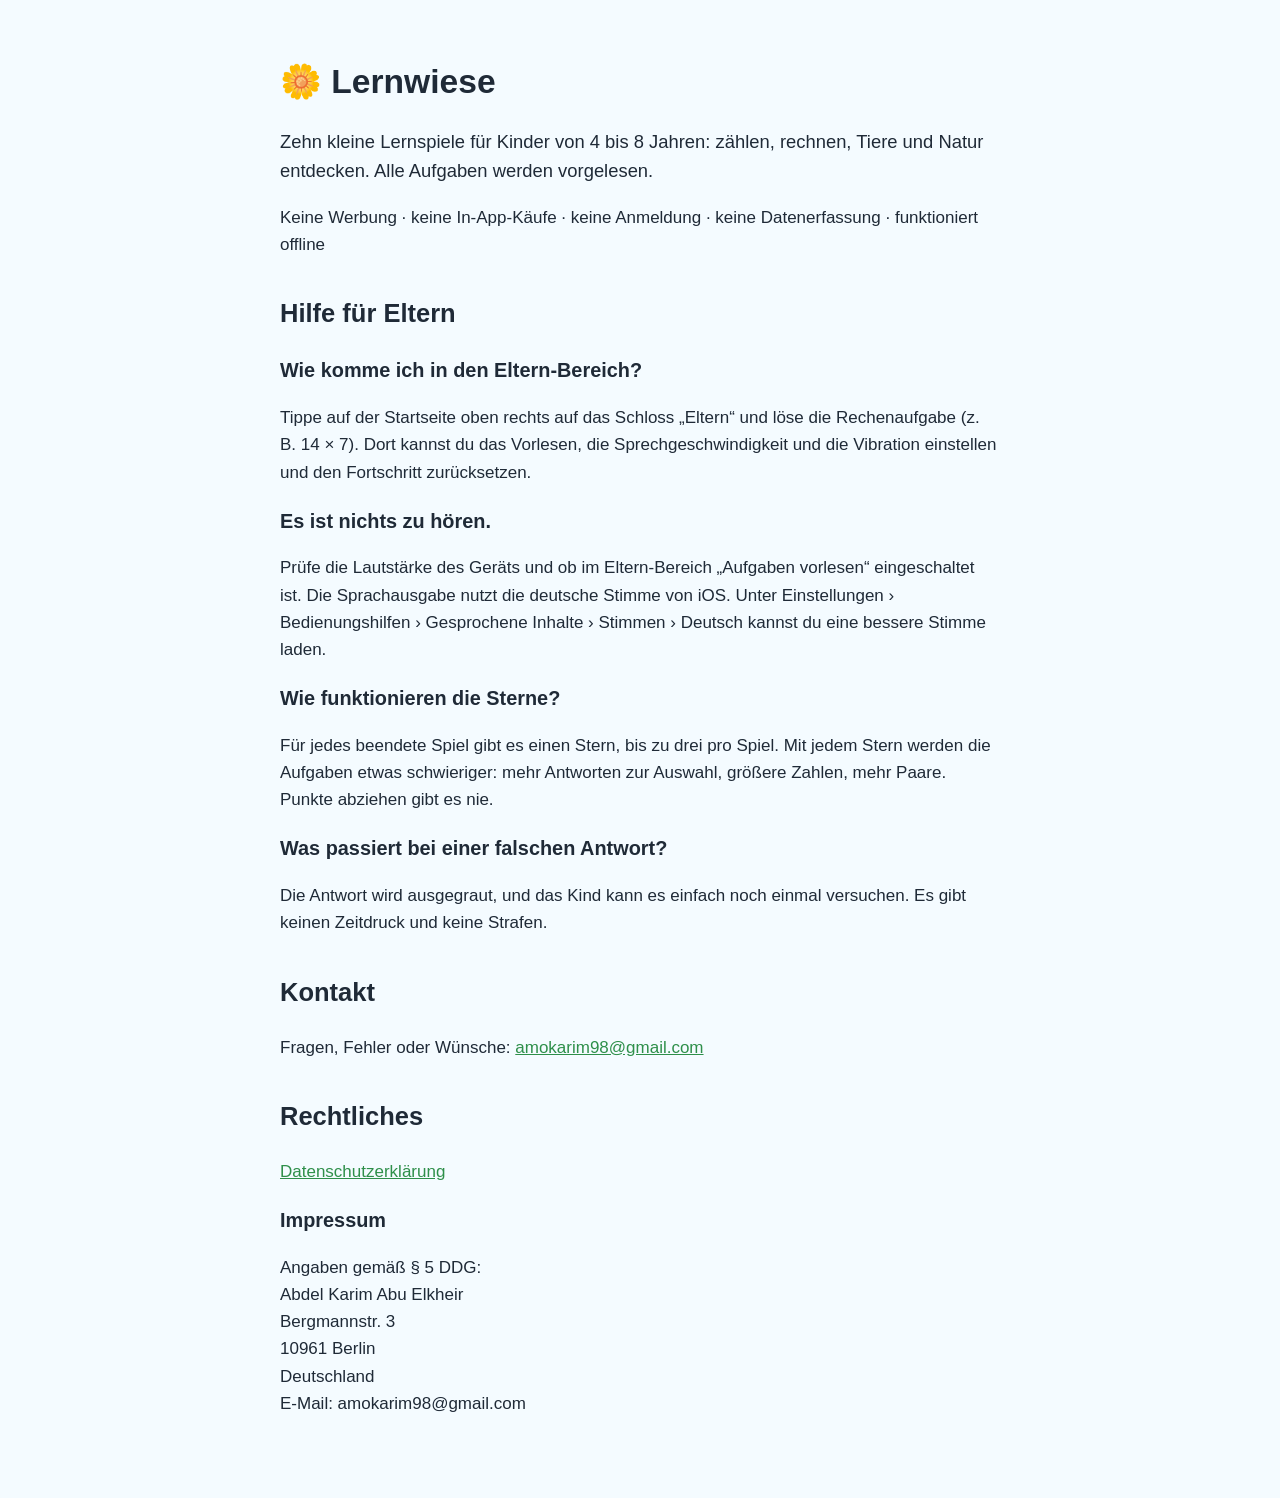
==== docs/index.html @ 42cf9550 "Lernwiese: zehn Lernspiele zu Zahlen, Tieren und Natur für Kinder von 4 bis 8 Vorlesen auf Deutsch, " ====
<!doctype html>
<html lang="de">
<head>
  <meta charset="utf-8">
  <meta name="viewport" content="width=device-width, initial-scale=1">
  <title>Lernwiese – Lernspiele für Kinder</title>
  <link rel="stylesheet" href="style.css">
</head>
<body>
<main>
  <h1>🌼 Lernwiese</h1>
  <p class="lead">Zehn kleine Lernspiele für Kinder von 4 bis 8 Jahren: zählen, rechnen, Tiere und Natur entdecken. Alle Aufgaben werden vorgelesen.</p>
  <p>Keine Werbung · keine In-App-Käufe · keine Anmeldung · keine Datenerfassung · funktioniert offline</p>

  <h2>Hilfe für Eltern</h2>
  <h3>Wie komme ich in den Eltern-Bereich?</h3>
  <p>Tippe auf der Startseite oben rechts auf das Schloss „Eltern“ und löse die Rechenaufgabe (z. B. 14 × 7). Dort kannst du das Vorlesen, die Sprechgeschwindigkeit und die Vibration einstellen und den Fortschritt zurücksetzen.</p>
  <h3>Es ist nichts zu hören.</h3>
  <p>Prüfe die Lautstärke des Geräts und ob im Eltern-Bereich „Aufgaben vorlesen“ eingeschaltet ist. Die Sprachausgabe nutzt die deutsche Stimme von iOS. Unter Einstellungen › Bedienungshilfen › Gesprochene Inhalte › Stimmen › Deutsch kannst du eine bessere Stimme laden.</p>
  <h3>Wie funktionieren die Sterne?</h3>
  <p>Für jedes beendete Spiel gibt es einen Stern, bis zu drei pro Spiel. Mit jedem Stern werden die Aufgaben etwas schwieriger: mehr Antworten zur Auswahl, größere Zahlen, mehr Paare. Punkte abziehen gibt es nie.</p>
  <h3>Was passiert bei einer falschen Antwort?</h3>
  <p>Die Antwort wird ausgegraut, und das Kind kann es einfach noch einmal versuchen. Es gibt keinen Zeitdruck und keine Strafen.</p>

  <h2>Kontakt</h2>
  <p>Fragen, Fehler oder Wünsche: <a href="mailto:amokarim98@gmail.com">amokarim98@gmail.com</a></p>

  <h2>Rechtliches</h2>
  <p><a href="datenschutz.html">Datenschutzerklärung</a></p>
  <h3>Impressum</h3>
  <p>Angaben gemäß § 5 DDG:<br>Abdel Karim Abu Elkheir<br>Bergmannstr. 3<br>10961 Berlin<br>Deutschland<br>E-Mail: amokarim98@gmail.com</p>
</main>
</body>
</html>
---- docs/style.css ----
:root {
  color-scheme: light dark;
  --text: #1f2a37;
  --muted: #5f6b7a;
  --accent: #2e8f4a;
  --background: #f4fbff;
  --card: #ffffff;
}

@media (prefers-color-scheme: dark) {
  :root {
    --text: #eef3f7;
    --muted: #a3afbd;
    --accent: #6fd38a;
    --background: #10161c;
    --card: #182129;
  }
}

body {
  margin: 0;
  background: var(--background);
  color: var(--text);
  font: 17px/1.6 -apple-system, BlinkMacSystemFont, "Segoe UI", Roboto, sans-serif;
}

main {
  max-width: 720px;
  margin: 0 auto;
  padding: 32px 16px 64px;
}

h1 { font-size: 2.1rem; margin-bottom: 0.25rem; }
h2 { margin-top: 2.2rem; }
h3 { margin-bottom: 0.25rem; }
a { color: var(--accent); }
.lead { font-size: 1.15rem; }
.muted { color: var(--muted); }
.card { background: var(--card); border-radius: 16px; padding: 4px 18px; }
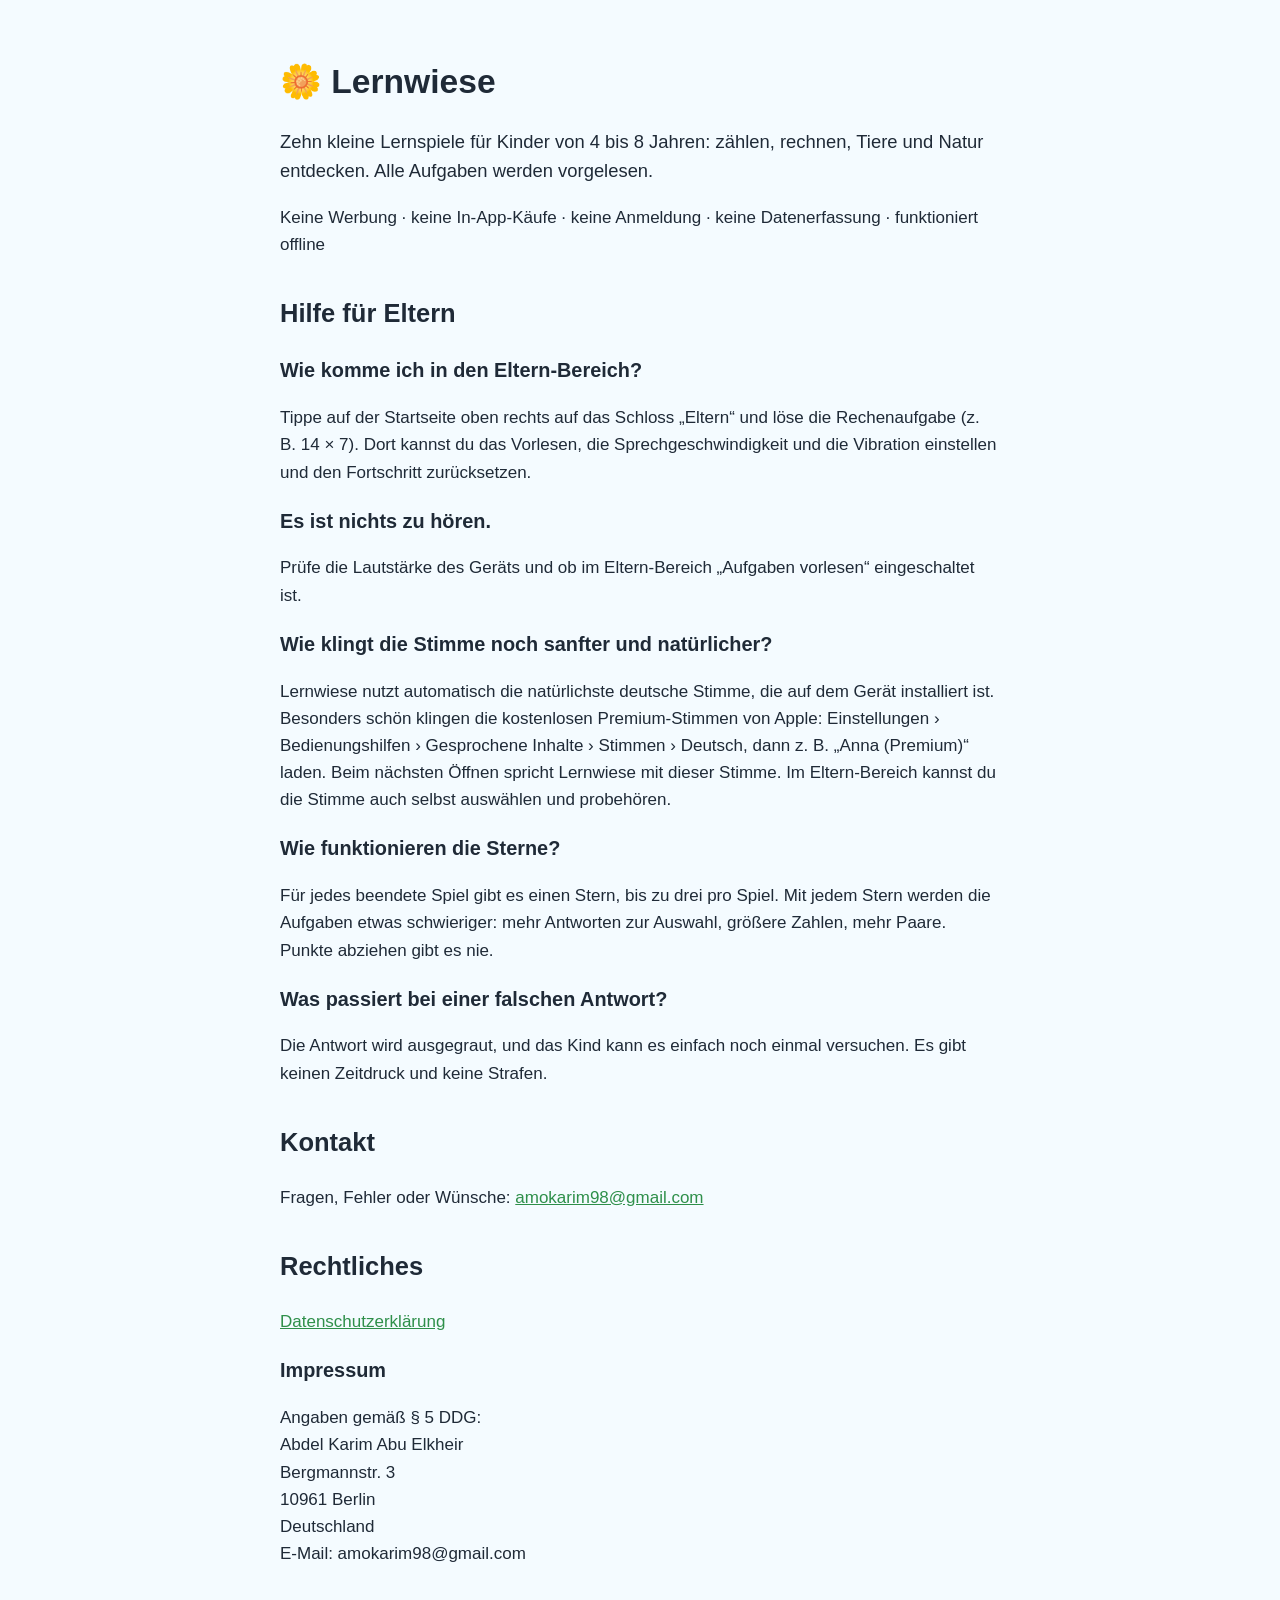
==== commit ac724a61: "Sanftere, natürlichere Stimme: beste installierte deutsche Stimme, natürliche Tonhöhe, ruhigeres Tem" ====
--- a/docs/index.html
+++ b/docs/index.html
@@ -16,7 +16,9 @@
   <h3>Wie komme ich in den Eltern-Bereich?</h3>
   <p>Tippe auf der Startseite oben rechts auf das Schloss „Eltern“ und löse die Rechenaufgabe (z. B. 14 × 7). Dort kannst du das Vorlesen, die Sprechgeschwindigkeit und die Vibration einstellen und den Fortschritt zurücksetzen.</p>
   <h3>Es ist nichts zu hören.</h3>
-  <p>Prüfe die Lautstärke des Geräts und ob im Eltern-Bereich „Aufgaben vorlesen“ eingeschaltet ist. Die Sprachausgabe nutzt die deutsche Stimme von iOS. Unter Einstellungen › Bedienungshilfen › Gesprochene Inhalte › Stimmen › Deutsch kannst du eine bessere Stimme laden.</p>
+  <p>Prüfe die Lautstärke des Geräts und ob im Eltern-Bereich „Aufgaben vorlesen“ eingeschaltet ist.</p>
+  <h3>Wie klingt die Stimme noch sanfter und natürlicher?</h3>
+  <p>Lernwiese nutzt automatisch die natürlichste deutsche Stimme, die auf dem Gerät installiert ist. Besonders schön klingen die kostenlosen Premium-Stimmen von Apple: Einstellungen › Bedienungshilfen › Gesprochene Inhalte › Stimmen › Deutsch, dann z. B. „Anna (Premium)“ laden. Beim nächsten Öffnen spricht Lernwiese mit dieser Stimme. Im Eltern-Bereich kannst du die Stimme auch selbst auswählen und probehören.</p>
   <h3>Wie funktionieren die Sterne?</h3>
   <p>Für jedes beendete Spiel gibt es einen Stern, bis zu drei pro Spiel. Mit jedem Stern werden die Aufgaben etwas schwieriger: mehr Antworten zur Auswahl, größere Zahlen, mehr Paare. Punkte abziehen gibt es nie.</p>
   <h3>Was passiert bei einer falschen Antwort?</h3>
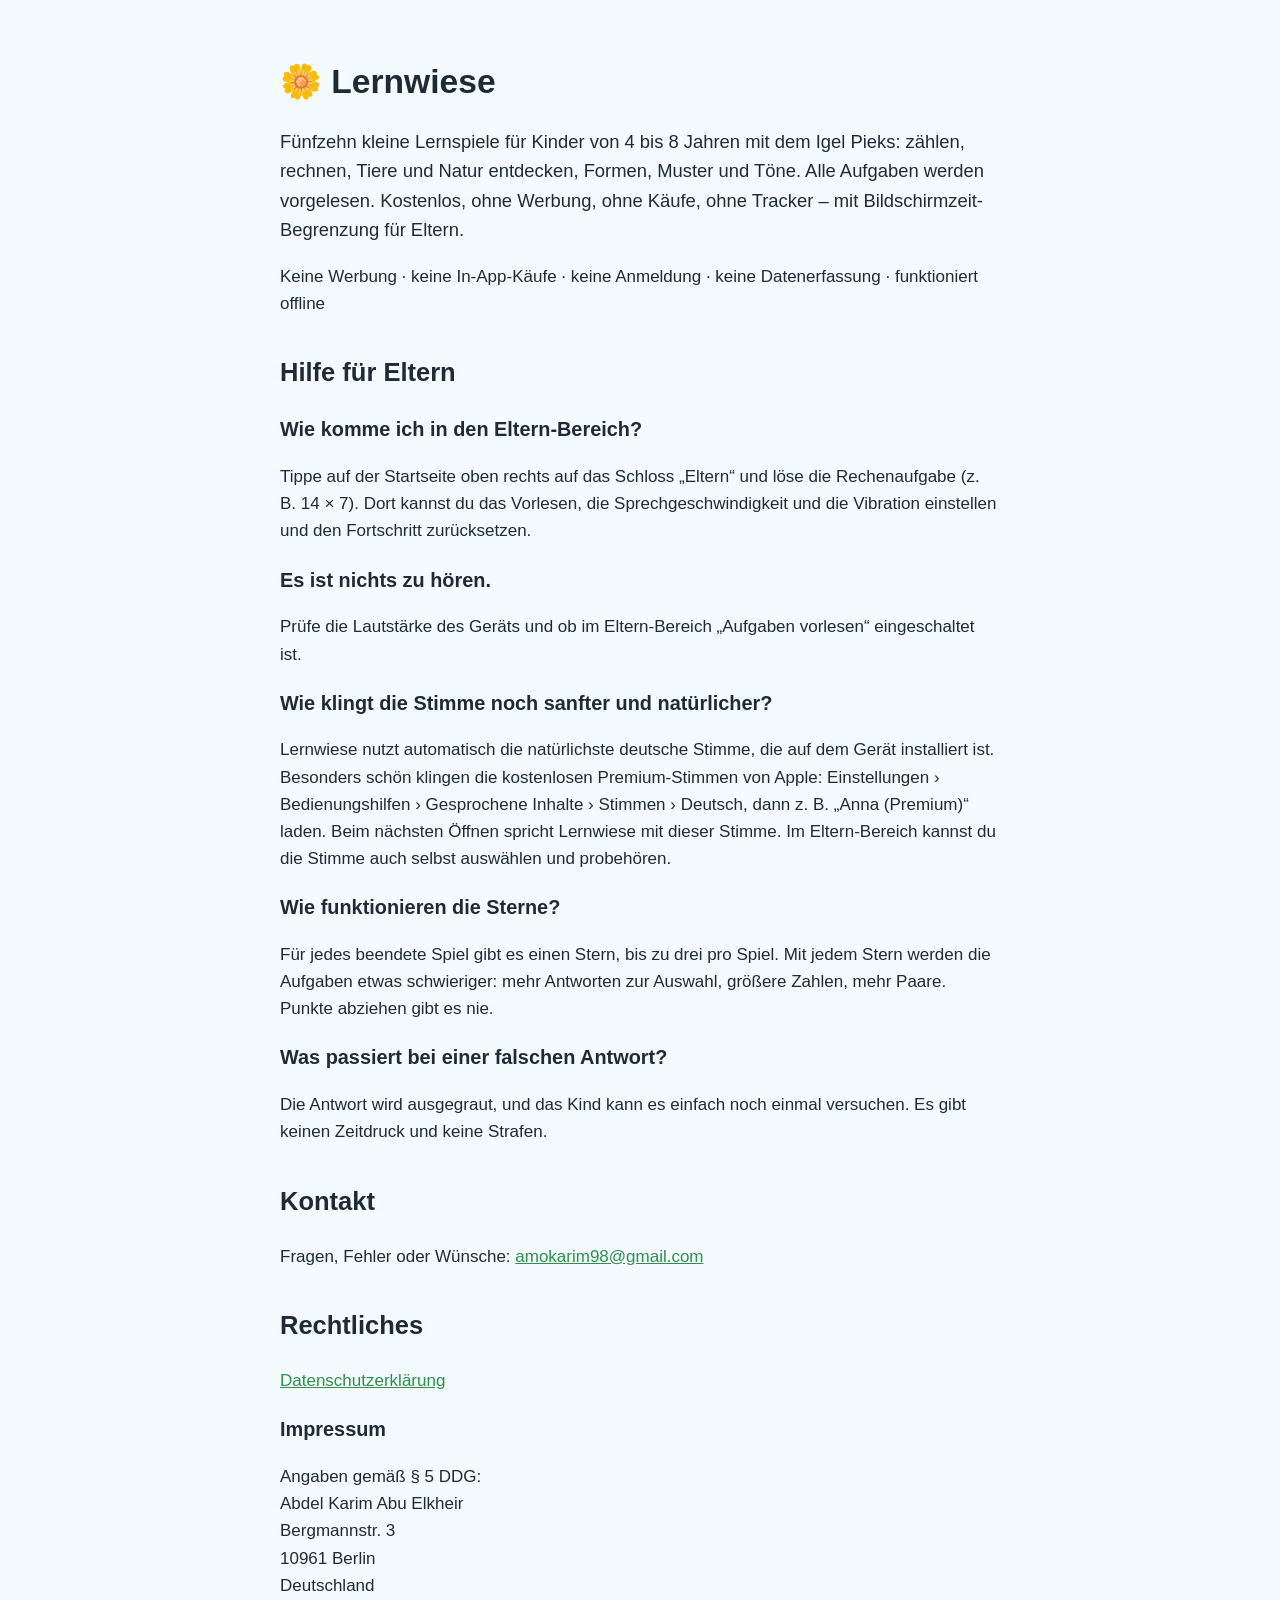
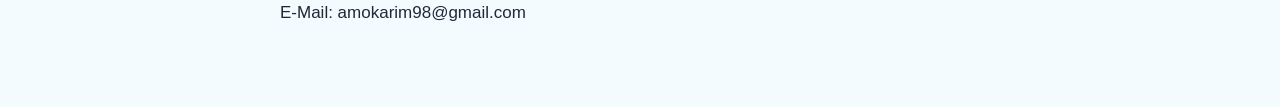
==== commit b8aede4a: "Lernwiese 2: Musik, Bildschirmzeit, Knobel-Welt und Igel Pieks - Eigene ruhige Musik, im Code kompon" ====
--- a/docs/index.html
+++ b/docs/index.html
@@ -9,7 +9,7 @@
 <body>
 <main>
   <h1>🌼 Lernwiese</h1>
-  <p class="lead">Zehn kleine Lernspiele für Kinder von 4 bis 8 Jahren: zählen, rechnen, Tiere und Natur entdecken. Alle Aufgaben werden vorgelesen.</p>
+  <p class="lead">Fünfzehn kleine Lernspiele für Kinder von 4 bis 8 Jahren mit dem Igel Pieks: zählen, rechnen, Tiere und Natur entdecken, Formen, Muster und Töne. Alle Aufgaben werden vorgelesen. Kostenlos, ohne Werbung, ohne Käufe, ohne Tracker – mit Bildschirmzeit-Begrenzung für Eltern.</p>
   <p>Keine Werbung · keine In-App-Käufe · keine Anmeldung · keine Datenerfassung · funktioniert offline</p>
 
   <h2>Hilfe für Eltern</h2>
